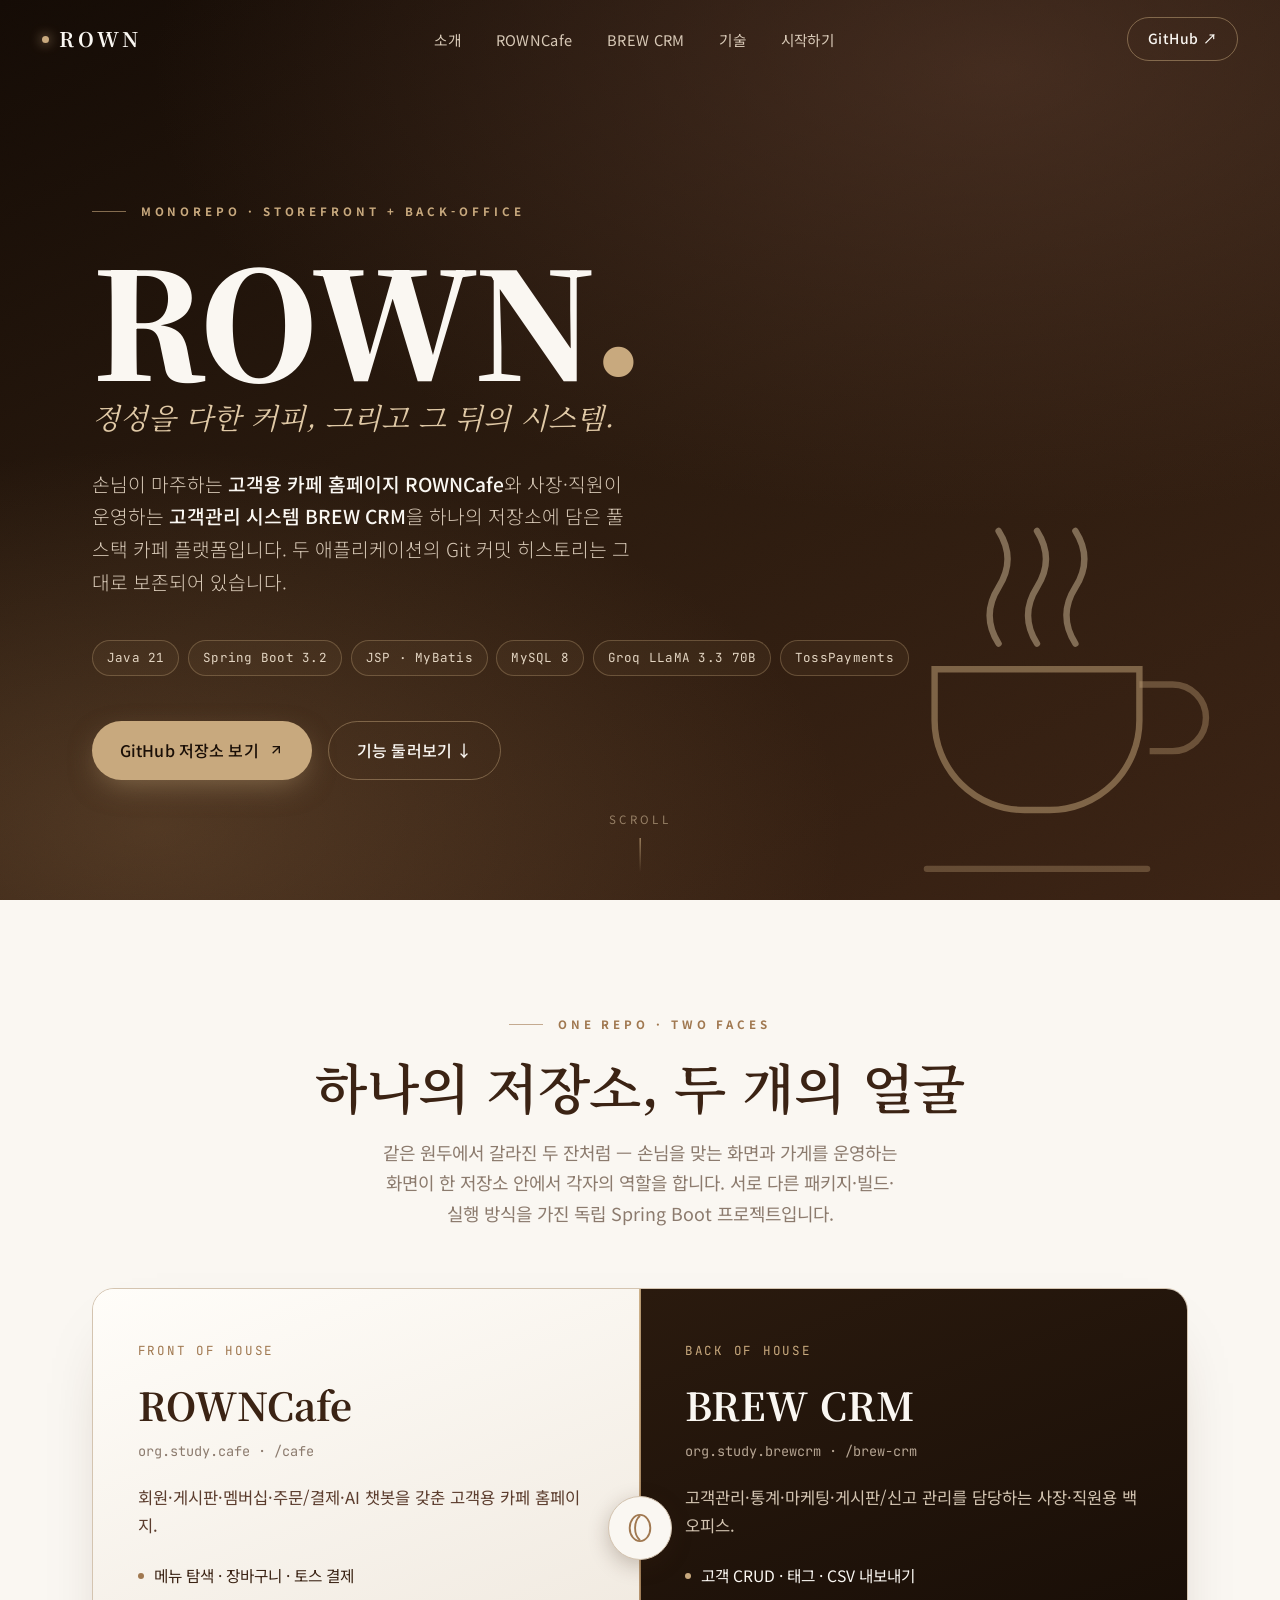
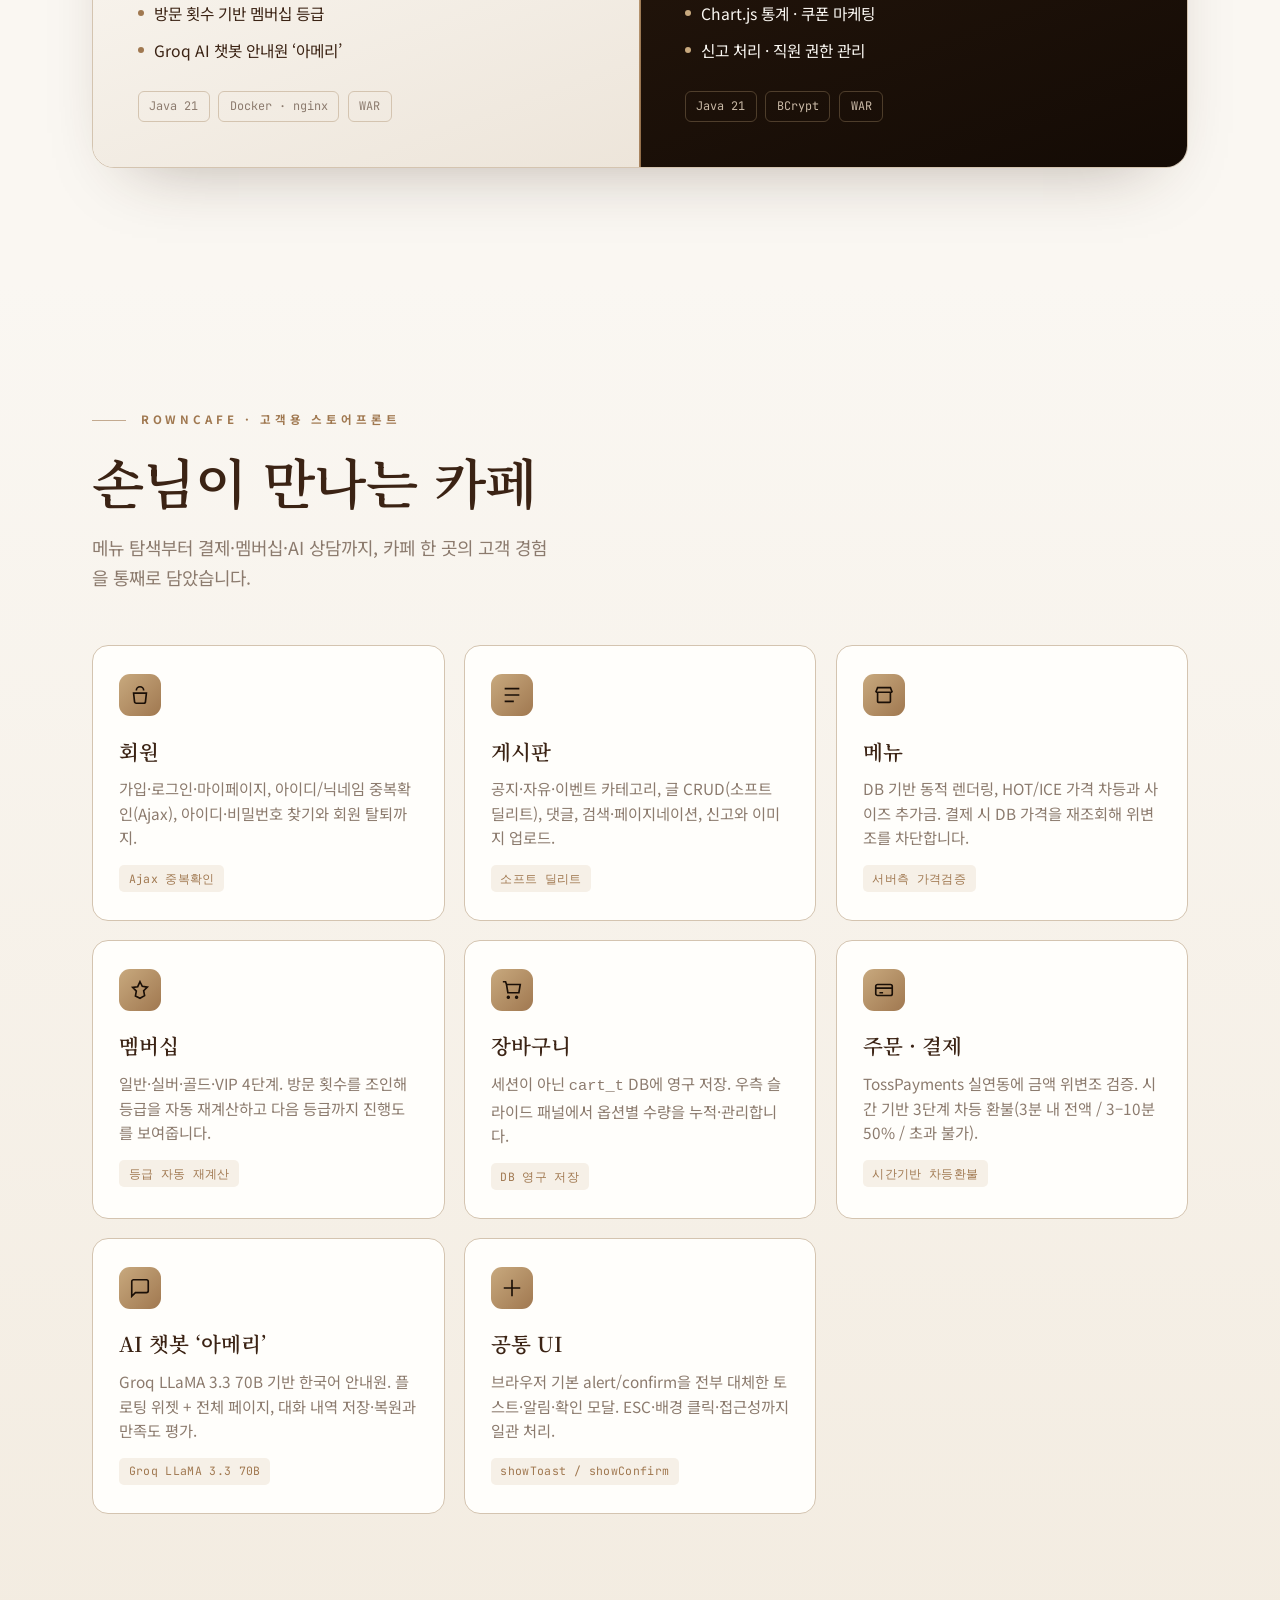
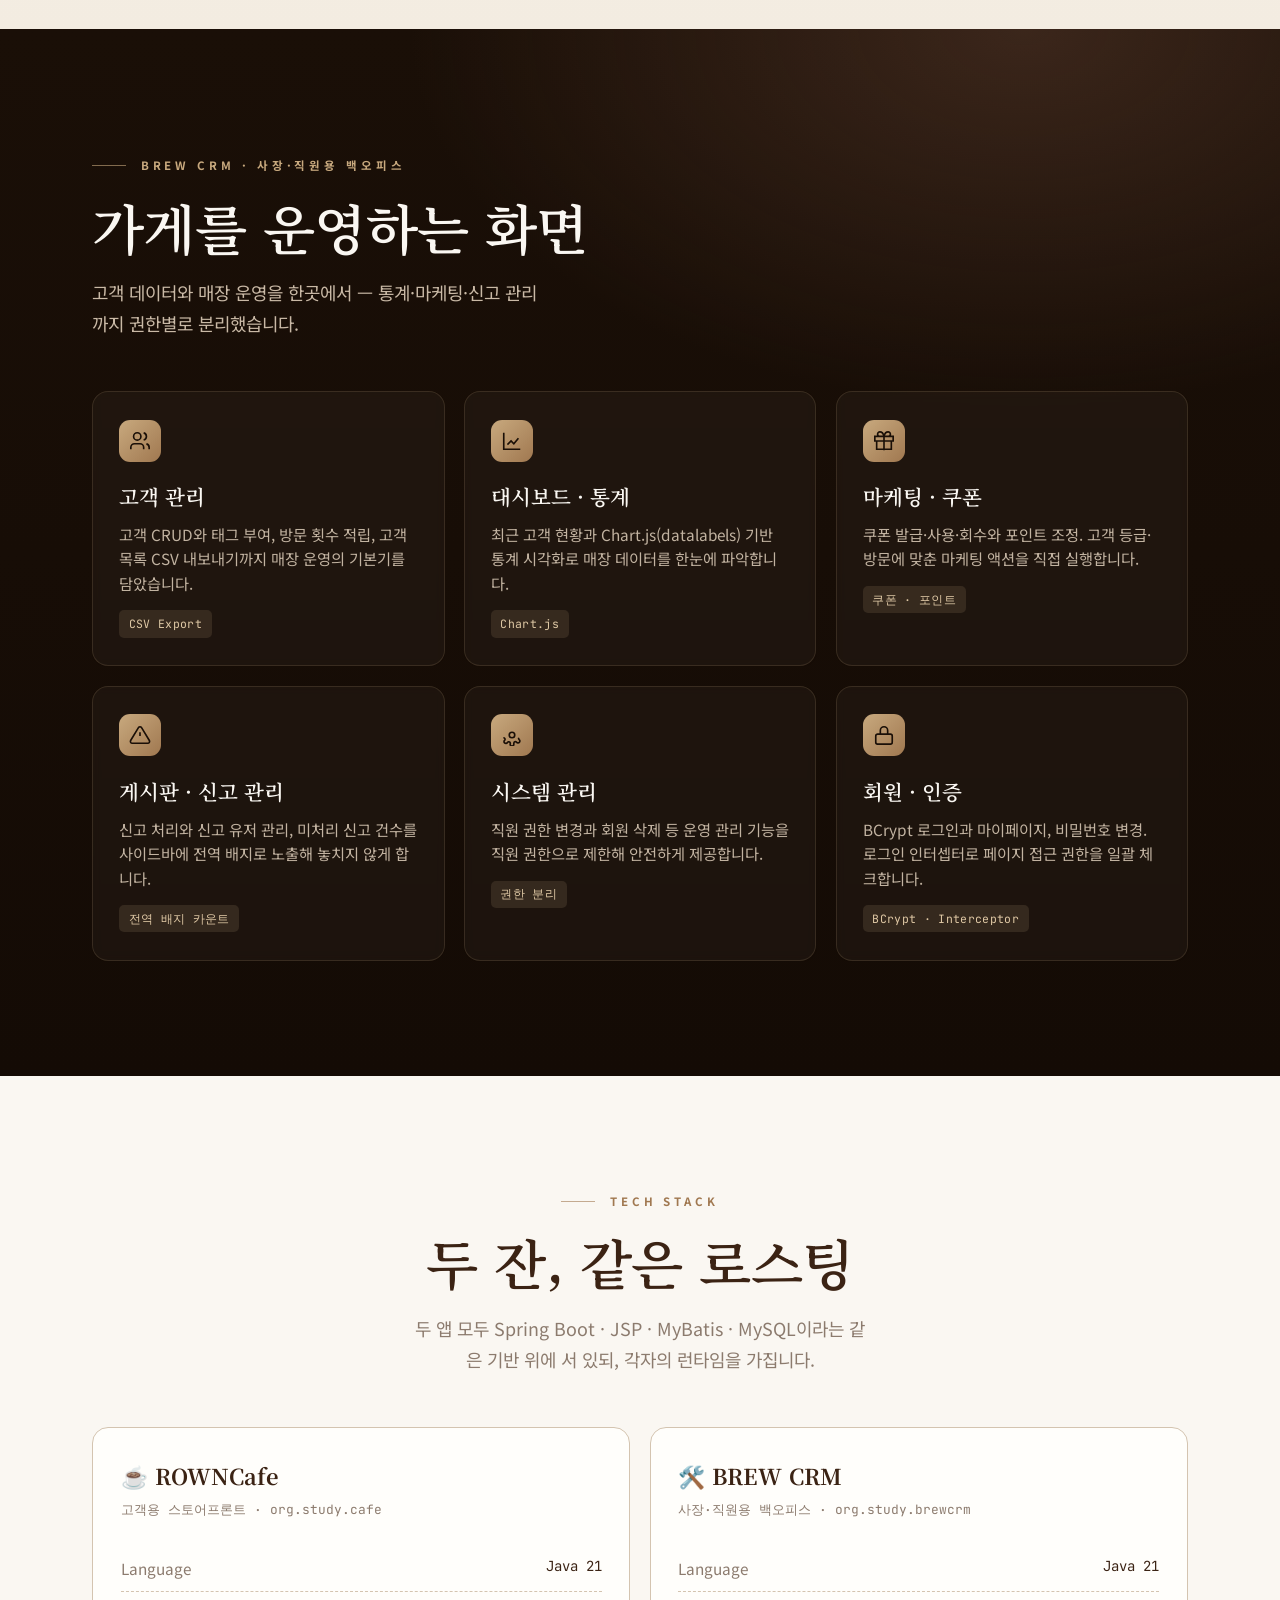
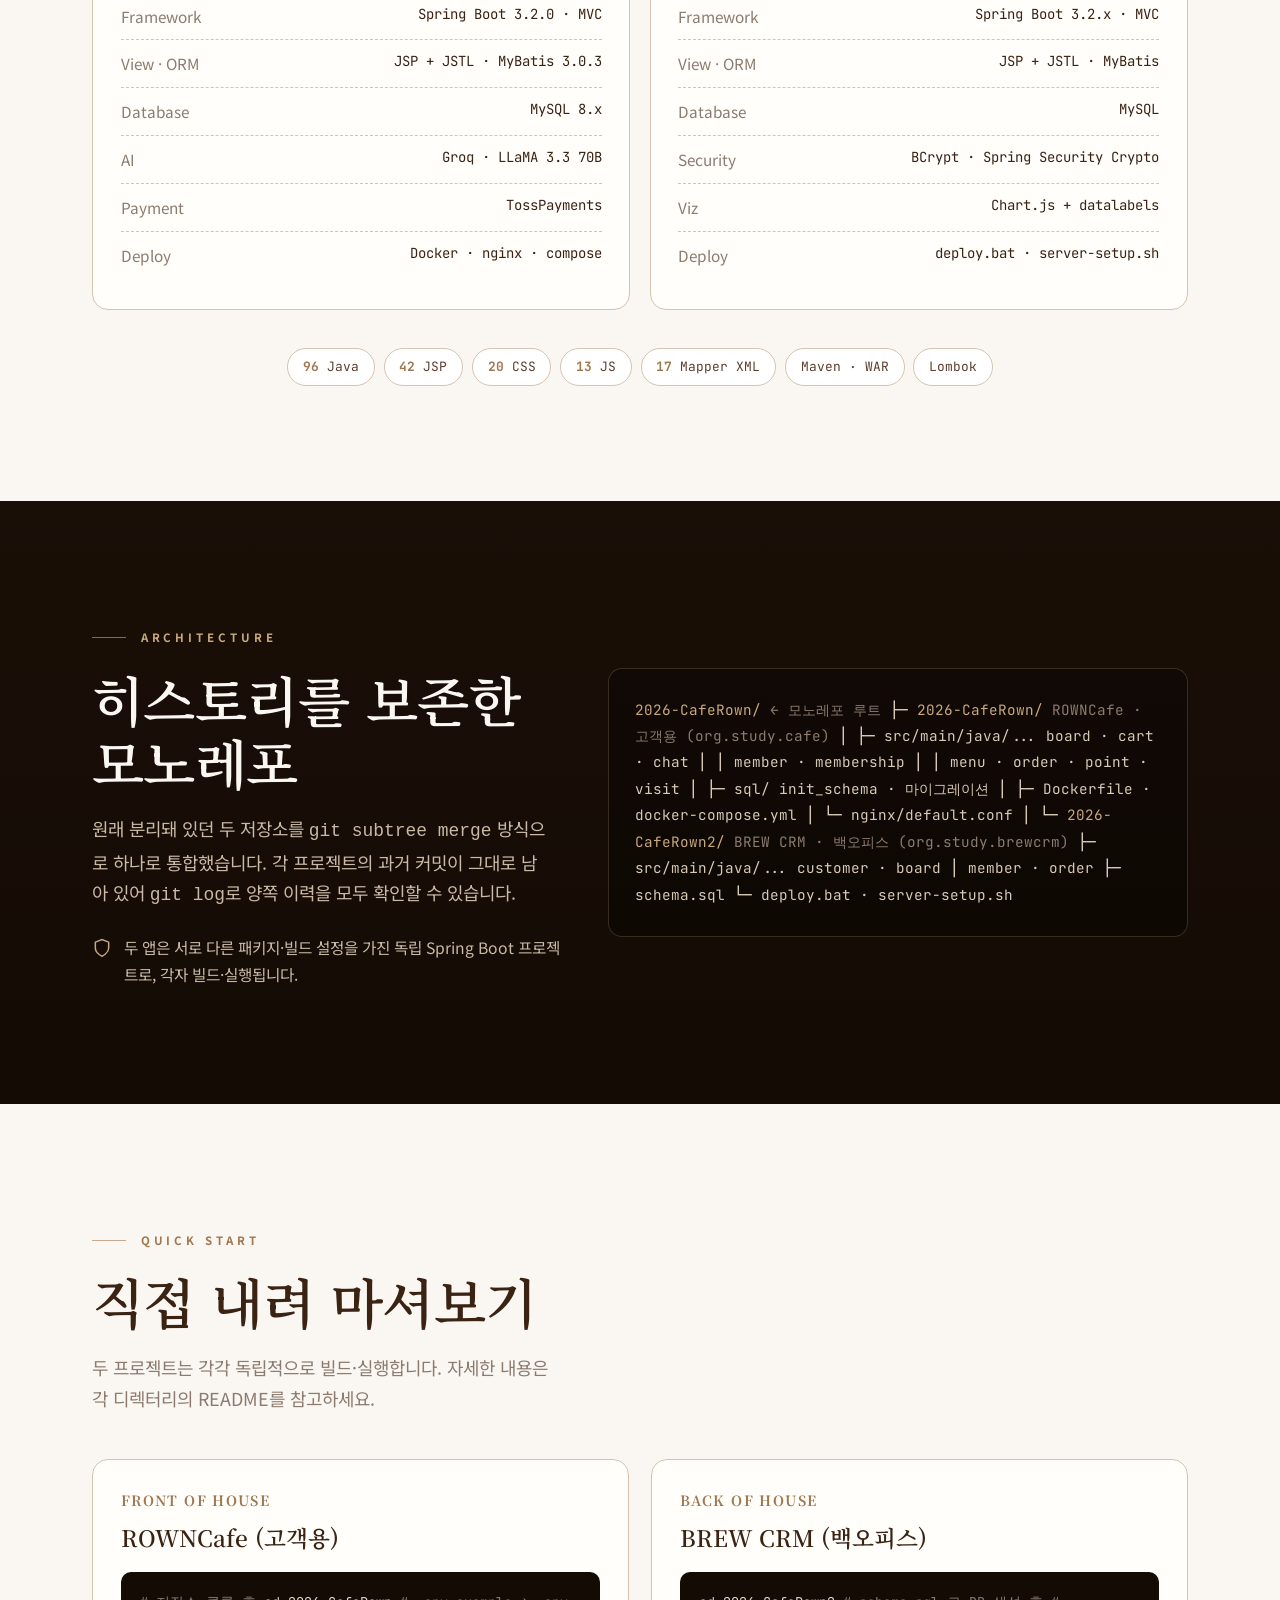
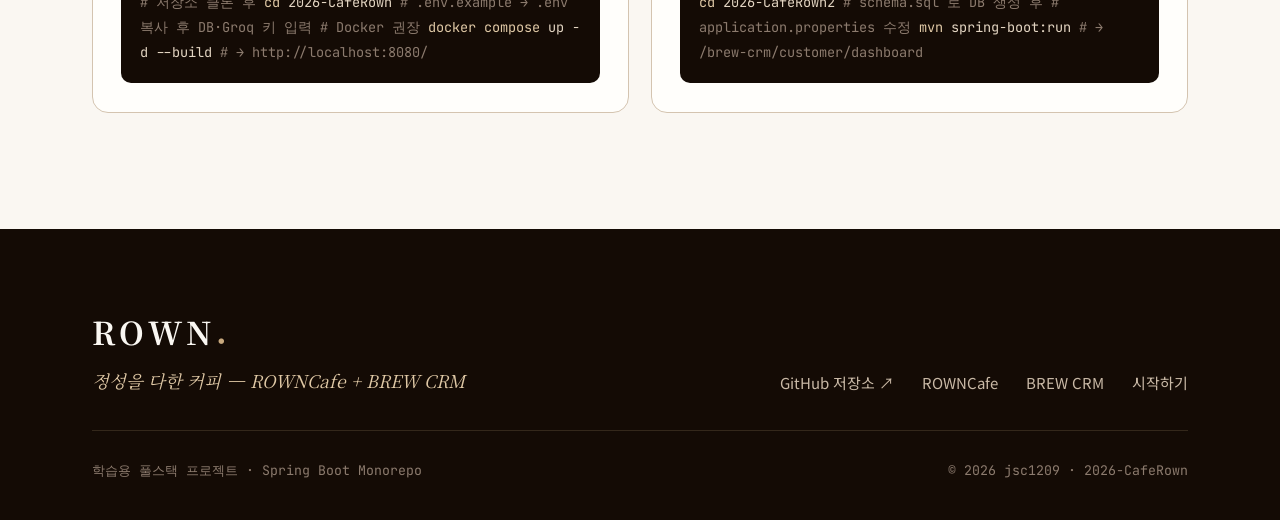
==== docs/index.html @ 6fd13482 "Add GitHub Pages showcase (docs/) and unify BREW CRM to Java 21 Co-Authored-By: Claude Opus 4.8 <nor" ====
<!DOCTYPE html>
<html lang="ko">
<head>
<meta charset="UTF-8" />
<meta name="viewport" content="width=device-width, initial-scale=1.0" />
<title>ROWN — 카페 플랫폼 · ROWNCafe + BREW CRM</title>
<meta name="description" content="고객용 카페 홈페이지 ROWNCafe와 사장·직원용 고객관리 시스템 BREW CRM을 하나의 저장소에 담은 풀스택 카페 플랫폼. Spring Boot · JSP · MyBatis · MySQL · Groq AI." />
<link rel="canonical" href="https://jsc1209.github.io/2026-CafeRown/" />
<meta property="og:type" content="website" />
<meta property="og:title" content="ROWN — 카페 플랫폼 (ROWNCafe + BREW CRM)" />
<meta property="og:description" content="하나의 저장소, 두 개의 얼굴 — 고객용 스토어프론트와 사장용 백오피스를 담은 풀스택 카페 플랫폼." />
<meta property="og:url" content="https://jsc1209.github.io/2026-CafeRown/" />
<link rel="preconnect" href="https://fonts.googleapis.com" />
<link rel="preconnect" href="https://fonts.gstatic.com" crossorigin />
<link href="https://fonts.googleapis.com/css2?family=Noto+Serif+KR:wght@400;500;600;700;900&family=Noto+Sans+KR:wght@300;400;500;700&family=JetBrains+Mono:wght@400;500&display=swap" rel="stylesheet" />
<style>
  :root{
    /* ── ROWN 브랜드 팔레트 (코드베이스에서 추출) ── */
    --espresso-950:#140B05;
    --espresso-900:#1A0F07;
    --espresso-800:#2A1A0E;
    --espresso-700:#3B2314;
    --espresso-600:#5C3D2E;
    --gold:#C8A97E;
    --gold-bright:#E0C9A6;
    --gold-deep:#A07850;
    --cream:#FAF7F2;
    --beige:#EDE5DA;
    --line:#D4C4B0;
    --muted:#8C7B6E;

    --serif:'Noto Serif KR',serif;
    --sans:'Noto Sans KR',sans-serif;
    --mono:'JetBrains Mono',ui-monospace,'SFMono-Regular',monospace;

    --maxw:1180px;
    --ease:cubic-bezier(.22,.61,.36,1);
  }

  *,*::before,*::after{box-sizing:border-box;margin:0;padding:0}
  html{font-size:clamp(15px,.55vw + .65rem,18px);scroll-behavior:smooth;-webkit-text-size-adjust:100%}
  body{
    font-family:var(--sans);
    background:var(--cream);
    color:var(--espresso-700);
    line-height:1.7;
    overflow-x:hidden;
    -webkit-font-smoothing:antialiased;
  }
  img,svg{display:block;max-width:100%}
  a{color:inherit;text-decoration:none}
  ::selection{background:var(--gold);color:var(--espresso-900)}

  .wrap{max-width:var(--maxw);margin-inline:auto;padding-inline:clamp(1.2rem,4vw,2.4rem)}

  .eyebrow{
    font-size:.66rem;letter-spacing:.34em;text-transform:uppercase;font-weight:700;
    display:inline-flex;align-items:center;gap:.85rem;color:var(--gold-deep);
  }
  .eyebrow::before{content:"";width:34px;height:1px;background:currentColor;opacity:.6}
  .eyebrow.on-dark{color:var(--gold)}

  h2.section-title{
    font-family:var(--serif);font-weight:600;line-height:1.18;
    font-size:clamp(1.9rem,4.4vw,3.1rem);letter-spacing:-.01em;
    margin:1.1rem 0 1.1rem;
  }
  .section-lead{font-size:clamp(1rem,1.4vw,1.12rem);color:var(--muted);max-width:46ch}
  .on-dark .section-lead{color:#C9B9A6}

  /* ───────────────────────── NAV ───────────────────────── */
  .nav{
    position:fixed;inset:0 0 auto 0;z-index:50;
    display:flex;align-items:center;justify-content:space-between;
    padding:1rem clamp(1.2rem,4vw,2.4rem);
    transition:background .4s var(--ease),backdrop-filter .4s,border-color .4s,padding .4s;
    border-bottom:1px solid transparent;
  }
  .nav.scrolled{
    background:rgba(20,11,5,.82);backdrop-filter:blur(14px) saturate(140%);
    border-bottom-color:rgba(200,169,126,.18);padding-block:.7rem;
  }
  .brand{display:flex;align-items:center;gap:.6rem;font-family:var(--serif);font-weight:700;
    font-size:1.15rem;letter-spacing:.16em;color:var(--cream)}
  .brand .dot{width:7px;height:7px;border-radius:50%;background:var(--gold);box-shadow:0 0 12px var(--gold)}
  .nav-links{display:flex;align-items:center;gap:2rem;list-style:none}
  .nav-links a{font-size:.84rem;color:#D8C9B7;letter-spacing:.02em;transition:color .25s}
  .nav-links a:hover{color:var(--gold-bright)}
  .nav-cta{
    font-size:.8rem;font-weight:500;letter-spacing:.04em;
    padding:.5rem 1.1rem;border:1px solid rgba(200,169,126,.5);border-radius:999px;
    color:var(--cream);transition:background .25s,border-color .25s,color .25s;
  }
  .nav-cta:hover{background:var(--gold);border-color:var(--gold);color:var(--espresso-900)}
  .nav-burger{display:none;background:none;border:0;color:var(--cream);font-size:1.4rem;line-height:1}
  @media(max-width:820px){
    .nav-links{display:none}
    .nav-burger{display:block}
  }

  /* ───────────────────────── HERO ───────────────────────── */
  .hero{
    position:relative;min-height:100svh;display:flex;align-items:center;
    background:
      radial-gradient(120% 90% at 78% 8%,rgba(92,61,46,.55) 0%,transparent 55%),
      radial-gradient(90% 70% at 12% 92%,rgba(160,120,80,.30) 0%,transparent 60%),
      linear-gradient(155deg,var(--espresso-950) 0%,var(--espresso-800) 48%,var(--espresso-700) 100%);
    overflow:hidden;
  }
  /* 필름 그레인 */
  .hero::after{
    content:"";position:absolute;inset:0;pointer-events:none;opacity:.05;mix-blend-mode:overlay;
    background-image:url("data:image/svg+xml,%3Csvg xmlns='http://www.w3.org/2000/svg' width='160' height='160'%3E%3Cfilter id='n'%3E%3CfeTurbulence type='fractalNoise' baseFrequency='.9' numOctaves='2'/%3E%3C/filter%3E%3Crect width='100%25' height='100%25' filter='url(%23n)'/%3E%3C/svg%3E");
  }
  .hero-inner{position:relative;z-index:2;width:100%;padding-block:8rem 4rem}
  .hero h1{
    font-family:var(--serif);font-weight:900;color:var(--cream);
    font-size:clamp(3.6rem,13vw,8.5rem);line-height:.92;letter-spacing:-.02em;
    margin:1.6rem 0 .4rem;
  }
  .hero h1 .accent{color:var(--gold);position:relative}
  .hero .tagline{
    font-family:var(--serif);font-weight:400;font-style:italic;
    font-size:clamp(1.1rem,2.6vw,1.65rem);color:var(--gold-bright);margin-bottom:1.5rem;
  }
  .hero p.lede{
    max-width:54ch;color:#D8C9B7;font-size:clamp(1rem,1.5vw,1.12rem);font-weight:300;
    margin-bottom:2.4rem;
  }
  .hero p.lede strong{color:var(--cream);font-weight:500}
  .hero-meta{display:flex;flex-wrap:wrap;gap:.5rem;margin-bottom:2.6rem}
  .chip{
    font-family:var(--mono);font-size:.72rem;letter-spacing:.02em;
    padding:.35rem .8rem;border:1px solid rgba(200,169,126,.32);border-radius:999px;
    color:#E3D5C2;background:rgba(200,169,126,.06);
  }
  .hero-cta{display:flex;flex-wrap:wrap;gap:.9rem}
  .btn{
    display:inline-flex;align-items:center;gap:.55rem;font-weight:500;font-size:.92rem;
    padding:.85rem 1.6rem;border-radius:999px;letter-spacing:.01em;
    transition:transform .25s var(--ease),box-shadow .25s,background .25s,color .25s;
  }
  .btn-primary{background:var(--gold);color:var(--espresso-900);box-shadow:0 10px 30px -8px rgba(200,169,126,.5)}
  .btn-primary:hover{transform:translateY(-2px);box-shadow:0 16px 38px -8px rgba(200,169,126,.65);background:var(--gold-bright)}
  .btn-ghost{border:1px solid rgba(200,169,126,.45);color:var(--cream)}
  .btn-ghost:hover{transform:translateY(-2px);background:rgba(200,169,126,.12)}

  /* 김(steam) + 컵 시그니처 */
  .steam-cup{position:absolute;right:clamp(-40px,4vw,80px);bottom:0;z-index:1;opacity:.9;
    width:clamp(220px,30vw,420px)}
  .steam{transform-origin:bottom center}
  .steam path{stroke:rgba(224,201,166,.5);stroke-width:5;fill:none;stroke-linecap:round}
  .s1{animation:rise 4.6s var(--ease) infinite}
  .s2{animation:rise 5.4s var(--ease) infinite .8s}
  .s3{animation:rise 6.0s var(--ease) infinite 1.6s}
  @keyframes rise{
    0%{opacity:0;transform:translateY(14px) scaleY(.85)}
    25%{opacity:.7}
    70%{opacity:.35}
    100%{opacity:0;transform:translateY(-26px) scaleY(1.15)}
  }
  @media(max-width:720px){.steam-cup{opacity:.22;right:-30px}}

  .scroll-cue{position:absolute;left:50%;bottom:1.6rem;transform:translateX(-50%);z-index:2;
    color:rgba(224,201,166,.55);font-size:.66rem;letter-spacing:.3em;text-transform:uppercase;
    display:flex;flex-direction:column;align-items:center;gap:.5rem}
  .scroll-cue .bar{width:1px;height:34px;background:linear-gradient(var(--gold),transparent);
    animation:cue 2.2s ease-in-out infinite}
  @keyframes cue{0%,100%{transform:scaleY(.4);opacity:.4}50%{transform:scaleY(1);opacity:1}}

  /* ──────────────── 시그니처: 두 개의 얼굴 ──────────────── */
  .duality{background:var(--cream);padding:clamp(4.5rem,9vw,7.5rem) 0;position:relative}
  .duality-head{text-align:center;display:flex;flex-direction:column;align-items:center;margin-bottom:3.4rem}
  .duality-head .section-lead{text-align:center;max-width:52ch}
  .split{
    position:relative;display:grid;grid-template-columns:1fr 1fr;
    border:1px solid var(--line);border-radius:22px;overflow:hidden;
    box-shadow:0 30px 70px -40px rgba(58,35,20,.4);
  }
  .face{padding:clamp(1.8rem,3.5vw,3rem)}
  .face-front{background:linear-gradient(160deg,#FFFDF9 0%,var(--beige) 100%)}
  .face-back{background:linear-gradient(160deg,var(--espresso-800) 0%,var(--espresso-950) 100%);color:var(--cream)}
  .face .role{font-family:var(--mono);font-size:.72rem;letter-spacing:.14em;text-transform:uppercase;color:var(--gold-deep)}
  .face-back .role{color:var(--gold)}
  .face h3{font-family:var(--serif);font-weight:700;font-size:clamp(1.6rem,3.2vw,2.2rem);margin:.5rem 0 .2rem}
  .face .ctx{font-family:var(--mono);font-size:.78rem;color:var(--muted);margin-bottom:1.1rem}
  .face-back .ctx{color:#B6A593}
  .face p.desc{font-size:.95rem;margin-bottom:1.4rem;color:var(--espresso-600)}
  .face-back p.desc{color:#D2C3B0}
  .mini{list-style:none;display:flex;flex-direction:column;gap:.6rem}
  .mini li{display:flex;align-items:flex-start;gap:.6rem;font-size:.9rem}
  .mini li::before{content:"";flex:0 0 auto;width:6px;height:6px;margin-top:.55rem;border-radius:50%;
    background:var(--gold-deep)}
  .face-back .mini li::before{background:var(--gold)}
  .face .specs{margin-top:1.5rem;display:flex;gap:.5rem;flex-wrap:wrap}
  .face .specs span{font-family:var(--mono);font-size:.68rem;padding:.28rem .6rem;border-radius:6px;
    border:1px solid var(--line);color:var(--muted)}
  .face-back .specs span{border-color:rgba(200,169,126,.3);color:#C9B9A6}

  /* 가운데 솔기 + 원두 */
  .seam{position:absolute;top:0;bottom:0;left:50%;width:2px;transform:translateX(-50%);
    background:linear-gradient(var(--gold),var(--gold-deep));opacity:.9;z-index:3}
  .bean{position:absolute;top:50%;left:50%;transform:translate(-50%,-50%);z-index:4;
    width:64px;height:64px;border-radius:50%;background:var(--cream);
    display:grid;place-items:center;box-shadow:0 6px 20px rgba(58,35,20,.25);border:1px solid var(--line)}
  @media(max-width:760px){
    .split{grid-template-columns:1fr}
    .seam{left:0;right:0;top:50%;bottom:auto;width:auto;height:2px;transform:translateY(-50%);
      background:linear-gradient(90deg,var(--gold),var(--gold-deep))}
  }

  /* ──────────────── 기능 섹션 (공통) ──────────────── */
  .features{padding:clamp(4.5rem,9vw,7rem) 0}
  .feat-front{background:linear-gradient(180deg,var(--cream),#F3ECE1)}
  .feat-back{background:
    radial-gradient(80% 60% at 80% 0%,rgba(92,61,46,.5),transparent 60%),
    linear-gradient(180deg,var(--espresso-900),var(--espresso-950));color:var(--cream)}
  .feat-back.on-dark .section-title{color:var(--cream)}
  .feat-head{margin-bottom:3rem;max-width:62ch}
  .grid{display:grid;grid-template-columns:repeat(auto-fill,minmax(260px,1fr));gap:1.1rem}
  .card{
    position:relative;padding:1.6rem 1.5rem;border-radius:16px;overflow:hidden;
    transition:transform .35s var(--ease),box-shadow .35s,border-color .35s;
  }
  .feat-front .card{background:#FFFEFB;border:1px solid var(--line)}
  .feat-front .card:hover{transform:translateY(-5px);box-shadow:0 20px 40px -22px rgba(58,35,20,.45);border-color:var(--gold)}
  .feat-back .card{background:rgba(255,255,255,.035);border:1px solid rgba(200,169,126,.16);backdrop-filter:blur(4px)}
  .feat-back .card:hover{transform:translateY(-5px);border-color:rgba(200,169,126,.5);background:rgba(255,255,255,.06)}
  .card .ico{width:42px;height:42px;border-radius:11px;display:grid;place-items:center;margin-bottom:1rem;
    background:linear-gradient(135deg,var(--gold),var(--gold-deep))}
  .card .ico svg{width:22px;height:22px;stroke:var(--espresso-900);stroke-width:1.8;fill:none}
  .card h4{font-family:var(--serif);font-weight:600;font-size:1.18rem;margin-bottom:.45rem}
  .feat-back .card h4{color:var(--cream)}
  .card p{font-size:.88rem;color:var(--muted);line-height:1.6}
  .feat-back .card p{color:#C2B3A1}
  .card .tag{display:inline-block;margin-top:.85rem;font-family:var(--mono);font-size:.66rem;
    letter-spacing:.03em;padding:.22rem .55rem;border-radius:5px;
    background:rgba(200,169,126,.16);color:var(--gold-deep)}
  .feat-back .card .tag{background:rgba(200,169,126,.14);color:var(--gold-bright)}

  /* ──────────────── 기술 스택 ──────────────── */
  .tech{background:var(--cream);padding:clamp(4.5rem,9vw,7rem) 0}
  .tech-head{text-align:center;display:flex;flex-direction:column;align-items:center;margin-bottom:3rem}
  .tech-head .section-lead{text-align:center}
  .stack-grid{display:grid;grid-template-columns:1fr 1fr;gap:1.1rem;margin-bottom:2.2rem}
  .stack-col{border:1px solid var(--line);border-radius:16px;padding:1.7rem 1.6rem;background:#FFFEFB}
  .stack-col h4{font-family:var(--serif);font-weight:700;font-size:1.25rem;display:flex;align-items:center;gap:.6rem;margin-bottom:.3rem}
  .stack-col .sub{font-family:var(--mono);font-size:.74rem;color:var(--muted);margin-bottom:1.3rem}
  .kv{display:flex;justify-content:space-between;gap:1rem;padding:.6rem 0;border-bottom:1px dashed var(--line);font-size:.88rem}
  .kv:last-child{border-bottom:0}
  .kv .k{color:var(--muted)}
  .kv .v{font-family:var(--mono);font-size:.8rem;color:var(--espresso-700);text-align:right}
  .badges{display:flex;flex-wrap:wrap;gap:.5rem;justify-content:center}
  .badge{font-family:var(--mono);font-size:.74rem;padding:.4rem .85rem;border-radius:999px;
    border:1px solid var(--line);background:#fff;color:var(--espresso-600)}
  .badge b{color:var(--gold-deep)}
  @media(max-width:680px){.stack-grid{grid-template-columns:1fr}}

  /* ──────────────── 아키텍처 ──────────────── */
  .arch{background:linear-gradient(180deg,var(--espresso-900),var(--espresso-950));color:var(--cream);
    padding:clamp(4.5rem,9vw,7rem) 0}
  .arch .grid2{display:grid;grid-template-columns:.9fr 1.1fr;gap:2.4rem;align-items:center}
  .arch .section-lead{color:#C9B9A6}
  .tree{background:rgba(0,0,0,.32);border:1px solid rgba(200,169,126,.22);border-radius:14px;
    padding:1.6rem 1.5rem;font-family:var(--mono);font-size:.82rem;line-height:1.85;color:#D8C9B7;overflow-x:auto}
  .tree .c{color:var(--gold)}
  .tree .m{color:var(--muted)}
  .note{margin-top:1.4rem;display:flex;gap:.7rem;align-items:flex-start;font-size:.9rem;color:#C9B9A6}
  .note svg{flex:0 0 auto;width:20px;height:20px;stroke:var(--gold);stroke-width:1.8;fill:none;margin-top:.15rem}
  @media(max-width:820px){.arch .grid2{grid-template-columns:1fr;gap:1.8rem}}

  /* ──────────────── 시작하기 ──────────────── */
  .start{background:var(--cream);padding:clamp(4.5rem,9vw,7rem) 0}
  .start-head{margin-bottom:2.6rem}
  .steps{display:grid;grid-template-columns:1fr 1fr;gap:1.3rem}
  .step{border:1px solid var(--line);border-radius:16px;padding:1.7rem 1.6rem;background:#FFFEFB}
  .step .n{font-family:var(--serif);font-weight:700;font-size:.8rem;color:var(--gold-deep);
    letter-spacing:.1em;text-transform:uppercase;margin-bottom:.3rem}
  .step h4{font-family:var(--serif);font-weight:600;font-size:1.3rem;margin-bottom:.9rem}
  .code{background:var(--espresso-950);border-radius:10px;padding:1rem 1.1rem;font-family:var(--mono);
    font-size:.78rem;line-height:1.85;color:#E3D5C2;overflow-x:auto}
  .code .cm{color:var(--muted)}
  .code .cmd{color:var(--gold-bright)}
  @media(max-width:680px){.steps{grid-template-columns:1fr}}

  /* ──────────────── 푸터 ──────────────── */
  .footer{background:var(--espresso-950);color:#C9B9A6;padding:clamp(3rem,6vw,4.5rem) 0 2.4rem}
  .footer .top{display:flex;justify-content:space-between;align-items:flex-end;flex-wrap:wrap;gap:1.5rem;
    padding-bottom:2rem;border-bottom:1px solid rgba(200,169,126,.18)}
  .footer .fbrand{font-family:var(--serif);font-weight:700;font-size:1.8rem;letter-spacing:.14em;color:var(--cream)}
  .footer .fbrand span{color:var(--gold)}
  .footer .ftag{font-family:var(--serif);font-style:italic;color:var(--gold-bright);margin-top:.4rem}
  .footer .flinks{display:flex;gap:1.6rem;flex-wrap:wrap}
  .footer .flinks a{font-size:.86rem;transition:color .25s}
  .footer .flinks a:hover{color:var(--gold-bright)}
  .footer .bottom{padding-top:1.6rem;display:flex;justify-content:space-between;flex-wrap:wrap;gap:.6rem;
    font-size:.76rem;color:var(--muted);font-family:var(--mono)}

  /* ──────────────── 스크롤 리빌 ──────────────── */
  .reveal{opacity:0;transform:translateY(26px);transition:opacity .8s var(--ease),transform .8s var(--ease)}
  .reveal.in{opacity:1;transform:none}

  @media(prefers-reduced-motion:reduce){
    *{animation:none!important;transition:none!important;scroll-behavior:auto!important}
    .reveal{opacity:1;transform:none}
  }
  :focus-visible{outline:2px solid var(--gold);outline-offset:3px;border-radius:4px}
</style>
</head>
<body>

<!-- ═══════════════ NAV ═══════════════ -->
<nav class="nav" id="nav">
  <a class="brand" href="#top"><span class="dot"></span>ROWN</a>
  <ul class="nav-links">
    <li><a href="#duality">소개</a></li>
    <li><a href="#rowncafe">ROWNCafe</a></li>
    <li><a href="#brewcrm">BREW CRM</a></li>
    <li><a href="#tech">기술</a></li>
    <li><a href="#start">시작하기</a></li>
  </ul>
  <a class="nav-cta" href="https://github.com/jsc1209/2026-CafeRown" target="_blank" rel="noopener">GitHub ↗</a>
  <button class="nav-burger" aria-label="메뉴" onclick="document.querySelector('.nav-links').scrollIntoView()">☰</button>
</nav>

<!-- ═══════════════ HERO ═══════════════ -->
<header class="hero" id="top">
  <svg class="steam-cup" viewBox="0 0 300 320" aria-hidden="true">
    <g class="steam">
      <path class="s1" d="M120 120 q-14 -22 0 -44 q14 -22 0 -44"/>
      <path class="s2" d="M150 120 q-14 -22 0 -44 q14 -22 0 -44"/>
      <path class="s3" d="M180 120 q-14 -22 0 -44 q14 -22 0 -44"/>
    </g>
    <!-- cup -->
    <path d="M70 140 h160 v40 a70 70 0 0 1 -70 70 h-20 a70 70 0 0 1 -70 -70 z"
          fill="none" stroke="rgba(200,169,126,.55)" stroke-width="5"/>
    <path d="M230 152 h26 a26 26 0 0 1 0 52 h-18" fill="none" stroke="rgba(200,169,126,.4)" stroke-width="5"/>
    <path d="M64 296 h172" stroke="rgba(200,169,126,.35)" stroke-width="5" stroke-linecap="round"/>
  </svg>

  <div class="wrap hero-inner reveal in">
    <span class="eyebrow on-dark">Monorepo · Storefront + Back-office</span>
    <h1>ROWN<span class="accent">.</span></h1>
    <p class="tagline">정성을 다한 커피, 그리고 그 뒤의 시스템.</p>
    <p class="lede">
      손님이 마주하는 <strong>고객용 카페 홈페이지 ROWNCafe</strong>와
      사장·직원이 운영하는 <strong>고객관리 시스템 BREW CRM</strong>을
      하나의 저장소에 담은 풀스택 카페 플랫폼입니다.
      두 애플리케이션의 Git 커밋 히스토리는 그대로 보존되어 있습니다.
    </p>
    <div class="hero-meta">
      <span class="chip">Java 21</span>
      <span class="chip">Spring Boot 3.2</span>
      <span class="chip">JSP · MyBatis</span>
      <span class="chip">MySQL 8</span>
      <span class="chip">Groq LLaMA 3.3 70B</span>
      <span class="chip">TossPayments</span>
    </div>
    <div class="hero-cta">
      <a class="btn btn-primary" href="https://github.com/jsc1209/2026-CafeRown" target="_blank" rel="noopener">
        GitHub 저장소 보기
        <svg width="16" height="16" viewBox="0 0 24 24" fill="none" stroke="currentColor" stroke-width="2"><path d="M7 17 17 7M7 7h10v10"/></svg>
      </a>
      <a class="btn btn-ghost" href="#duality">기능 둘러보기 ↓</a>
    </div>
  </div>

  <div class="scroll-cue"><span>Scroll</span><span class="bar"></span></div>
</header>

<!-- ═══════════════ 시그니처: 두 개의 얼굴 ═══════════════ -->
<section class="duality" id="duality">
  <div class="wrap">
    <div class="duality-head reveal">
      <span class="eyebrow">One Repo · Two Faces</span>
      <h2 class="section-title">하나의 저장소, 두 개의 얼굴</h2>
      <p class="section-lead">
        같은 원두에서 갈라진 두 잔처럼 — 손님을 맞는 화면과 가게를 운영하는 화면이
        한 저장소 안에서 각자의 역할을 합니다. 서로 다른 패키지·빌드·실행 방식을 가진
        독립 Spring Boot 프로젝트입니다.
      </p>
    </div>

    <div class="split reveal">
      <div class="face face-front">
        <span class="role">Front of House</span>
        <h3>ROWNCafe</h3>
        <p class="ctx">org.study.cafe · /cafe</p>
        <p class="desc">회원·게시판·멤버십·주문/결제·AI 챗봇을 갖춘 고객용 카페 홈페이지.</p>
        <ul class="mini">
          <li>메뉴 탐색 · 장바구니 · 토스 결제</li>
          <li>방문 횟수 기반 멤버십 등급</li>
          <li>Groq AI 챗봇 안내원 ‘아메리’</li>
        </ul>
        <div class="specs"><span>Java 21</span><span>Docker · nginx</span><span>WAR</span></div>
      </div>

      <div class="face face-back">
        <span class="role">Back of House</span>
        <h3>BREW CRM</h3>
        <p class="ctx">org.study.brewcrm · /brew-crm</p>
        <p class="desc">고객관리·통계·마케팅·게시판/신고 관리를 담당하는 사장·직원용 백오피스.</p>
        <ul class="mini">
          <li>고객 CRUD · 태그 · CSV 내보내기</li>
          <li>Chart.js 통계 · 쿠폰 마케팅</li>
          <li>신고 처리 · 직원 권한 관리</li>
        </ul>
        <div class="specs"><span>Java 21</span><span>BCrypt</span><span>WAR</span></div>
      </div>

      <div class="seam"></div>
      <div class="bean" aria-hidden="true">
        <svg width="30" height="30" viewBox="0 0 32 32" fill="none">
          <ellipse cx="16" cy="16" rx="11" ry="14" stroke="#A07850" stroke-width="2"/>
          <path d="M16 3 C9 9 9 23 16 29" stroke="#A07850" stroke-width="2" fill="none"/>
        </svg>
      </div>
    </div>
  </div>
</section>

<!-- ═══════════════ ROWNCafe 기능 ═══════════════ -->
<section class="features feat-front" id="rowncafe">
  <div class="wrap">
    <div class="feat-head reveal">
      <span class="eyebrow">ROWNCafe · 고객용 스토어프론트</span>
      <h2 class="section-title">손님이 만나는 카페</h2>
      <p class="section-lead">메뉴 탐색부터 결제·멤버십·AI 상담까지, 카페 한 곳의 고객 경험을 통째로 담았습니다.</p>
    </div>

    <div class="grid">
      <div class="card reveal">
        <div class="ico"><svg viewBox="0 0 24 24"><path d="M16 7a4 4 0 1 0-8 0M5 10h14l-1 9a2 2 0 0 1-2 2H8a2 2 0 0 1-2-2z"/></svg></div>
        <h4>회원</h4>
        <p>가입·로그인·마이페이지, 아이디/닉네임 중복확인(Ajax), 아이디·비밀번호 찾기와 회원 탈퇴까지.</p>
        <span class="tag">Ajax 중복확인</span>
      </div>
      <div class="card reveal">
        <div class="ico"><svg viewBox="0 0 24 24"><path d="M4 5h16M4 12h16M4 19h10"/></svg></div>
        <h4>게시판</h4>
        <p>공지·자유·이벤트 카테고리, 글 CRUD(소프트 딜리트), 댓글, 검색·페이지네이션, 신고와 이미지 업로드.</p>
        <span class="tag">소프트 딜리트</span>
      </div>
      <div class="card reveal">
        <div class="ico"><svg viewBox="0 0 24 24"><path d="M3 9h18M3 9l2-5h14l2 5M5 9v10a1 1 0 0 0 1 1h12a1 1 0 0 0 1-1V9"/></svg></div>
        <h4>메뉴</h4>
        <p>DB 기반 동적 렌더링, HOT/ICE 가격 차등과 사이즈 추가금. 결제 시 DB 가격을 재조회해 위변조를 차단합니다.</p>
        <span class="tag">서버측 가격검증</span>
      </div>
      <div class="card reveal">
        <div class="ico"><svg viewBox="0 0 24 24"><path d="M12 3l2.5 5 5.5.8-4 4 1 5.4L12 21l-5-2.4 1-5.4-4-4 5.5-.8z"/></svg></div>
        <h4>멤버십</h4>
        <p>일반·실버·골드·VIP 4단계. 방문 횟수를 조인해 등급을 자동 재계산하고 다음 등급까지 진행도를 보여줍니다.</p>
        <span class="tag">등급 자동 재계산</span>
      </div>
      <div class="card reveal">
        <div class="ico"><svg viewBox="0 0 24 24"><path d="M6 6h15l-1.5 9h-12zM6 6 5 3H2M9 20a1 1 0 1 0 0 .01M18 20a1 1 0 1 0 0 .01"/></svg></div>
        <h4>장바구니</h4>
        <p>세션이 아닌 <code>cart_t</code> DB에 영구 저장. 우측 슬라이드 패널에서 옵션별 수량을 누적·관리합니다.</p>
        <span class="tag">DB 영구 저장</span>
      </div>
      <div class="card reveal">
        <div class="ico"><svg viewBox="0 0 24 24"><path d="M3 10h18M7 15h4M5 6h14a2 2 0 0 1 2 2v8a2 2 0 0 1-2 2H5a2 2 0 0 1-2-2V8a2 2 0 0 1 2-2z"/></svg></div>
        <h4>주문 · 결제</h4>
        <p>TossPayments 실연동에 금액 위변조 검증. 시간 기반 3단계 차등 환불(3분 내 전액 / 3–10분 50% / 초과 불가).</p>
        <span class="tag">시간기반 차등환불</span>
      </div>
      <div class="card reveal">
        <div class="ico"><svg viewBox="0 0 24 24"><path d="M21 15a2 2 0 0 1-2 2H7l-4 4V5a2 2 0 0 1 2-2h14a2 2 0 0 1 2 2z"/></svg></div>
        <h4>AI 챗봇 ‘아메리’</h4>
        <p>Groq LLaMA 3.3 70B 기반 한국어 안내원. 플로팅 위젯 + 전체 페이지, 대화 내역 저장·복원과 만족도 평가.</p>
        <span class="tag">Groq LLaMA 3.3 70B</span>
      </div>
      <div class="card reveal">
        <div class="ico"><svg viewBox="0 0 24 24"><path d="M12 3v18M3 12h18"/></svg></div>
        <h4>공통 UI</h4>
        <p>브라우저 기본 alert/confirm을 전부 대체한 토스트·알림·확인 모달. ESC·배경 클릭·접근성까지 일관 처리.</p>
        <span class="tag">showToast / showConfirm</span>
      </div>
    </div>
  </div>
</section>

<!-- ═══════════════ BREW CRM 기능 ═══════════════ -->
<section class="features feat-back on-dark" id="brewcrm">
  <div class="wrap">
    <div class="feat-head reveal">
      <span class="eyebrow on-dark">BREW CRM · 사장·직원용 백오피스</span>
      <h2 class="section-title">가게를 운영하는 화면</h2>
      <p class="section-lead">고객 데이터와 매장 운영을 한곳에서 — 통계·마케팅·신고 관리까지 권한별로 분리했습니다.</p>
    </div>

    <div class="grid">
      <div class="card reveal">
        <div class="ico"><svg viewBox="0 0 24 24"><path d="M16 21v-2a4 4 0 0 0-4-4H6a4 4 0 0 0-4 4v2M9 11a4 4 0 1 0 0-8 4 4 0 0 0 0 8M22 21v-2a4 4 0 0 0-3-3.87M16 3.13a4 4 0 0 1 0 7.75"/></svg></div>
        <h4>고객 관리</h4>
        <p>고객 CRUD와 태그 부여, 방문 횟수 적립, 고객 목록 CSV 내보내기까지 매장 운영의 기본기를 담았습니다.</p>
        <span class="tag">CSV Export</span>
      </div>
      <div class="card reveal">
        <div class="ico"><svg viewBox="0 0 24 24"><path d="M3 3v18h18M7 16l4-4 3 3 5-6"/></svg></div>
        <h4>대시보드 · 통계</h4>
        <p>최근 고객 현황과 Chart.js(datalabels) 기반 통계 시각화로 매장 데이터를 한눈에 파악합니다.</p>
        <span class="tag">Chart.js</span>
      </div>
      <div class="card reveal">
        <div class="ico"><svg viewBox="0 0 24 24"><path d="M20 12v9H4v-9M2 7h20v5H2zM12 22V7M12 7H7.5a2.5 2.5 0 0 1 0-5C11 2 12 7 12 7M12 7h4.5a2.5 2.5 0 0 0 0-5C13 2 12 7 12 7"/></svg></div>
        <h4>마케팅 · 쿠폰</h4>
        <p>쿠폰 발급·사용·회수와 포인트 조정. 고객 등급·방문에 맞춘 마케팅 액션을 직접 실행합니다.</p>
        <span class="tag">쿠폰 · 포인트</span>
      </div>
      <div class="card reveal">
        <div class="ico"><svg viewBox="0 0 24 24"><path d="M12 9v4M12 17h.01M10.3 3.9 1.8 18a2 2 0 0 0 1.7 3h17a2 2 0 0 0 1.7-3L13.7 3.9a2 2 0 0 0-3.4 0z"/></svg></div>
        <h4>게시판 · 신고 관리</h4>
        <p>신고 처리와 신고 유저 관리, 미처리 신고 건수를 사이드바에 전역 배지로 노출해 놓치지 않게 합니다.</p>
        <span class="tag">전역 배지 카운트</span>
      </div>
      <div class="card reveal">
        <div class="ico"><svg viewBox="0 0 24 24"><path d="M12 15a3 3 0 1 0 0-6 3 3 0 0 0 0 6zM19.4 15a1.7 1.7 0 0 0 .3 1.9l.1.1a2 2 0 1 1-2.8 2.8l-.1-.1a1.7 1.7 0 0 0-2.9 1.2V22a2 2 0 1 1-4 0v-.1A1.7 1.7 0 0 0 7 20.3l-.1.1a2 2 0 1 1-2.8-2.8l.1-.1A1.7 1.7 0 0 0 2.6 15"/></svg></div>
        <h4>시스템 관리</h4>
        <p>직원 권한 변경과 회원 삭제 등 운영 관리 기능을 직원 권한으로 제한해 안전하게 제공합니다.</p>
        <span class="tag">권한 분리</span>
      </div>
      <div class="card reveal">
        <div class="ico"><svg viewBox="0 0 24 24"><path d="M19 11H5a2 2 0 0 0-2 2v7a2 2 0 0 0 2 2h14a2 2 0 0 0 2-2v-7a2 2 0 0 0-2-2zM8 11V7a4 4 0 0 1 8 0v4"/></svg></div>
        <h4>회원 · 인증</h4>
        <p>BCrypt 로그인과 마이페이지, 비밀번호 변경. 로그인 인터셉터로 페이지 접근 권한을 일괄 체크합니다.</p>
        <span class="tag">BCrypt · Interceptor</span>
      </div>
    </div>
  </div>
</section>

<!-- ═══════════════ 기술 스택 ═══════════════ -->
<section class="tech" id="tech">
  <div class="wrap">
    <div class="tech-head reveal">
      <span class="eyebrow">Tech Stack</span>
      <h2 class="section-title">두 잔, 같은 로스팅</h2>
      <p class="section-lead">두 앱 모두 Spring Boot · JSP · MyBatis · MySQL이라는 같은 기반 위에 서 있되, 각자의 런타임을 가집니다.</p>
    </div>

    <div class="stack-grid reveal">
      <div class="stack-col">
        <h4>☕ ROWNCafe</h4>
        <p class="sub">고객용 스토어프론트 · org.study.cafe</p>
        <div class="kv"><span class="k">Language</span><span class="v">Java 21</span></div>
        <div class="kv"><span class="k">Framework</span><span class="v">Spring Boot 3.2.0 · MVC</span></div>
        <div class="kv"><span class="k">View · ORM</span><span class="v">JSP + JSTL · MyBatis 3.0.3</span></div>
        <div class="kv"><span class="k">Database</span><span class="v">MySQL 8.x</span></div>
        <div class="kv"><span class="k">AI</span><span class="v">Groq · LLaMA 3.3 70B</span></div>
        <div class="kv"><span class="k">Payment</span><span class="v">TossPayments</span></div>
        <div class="kv"><span class="k">Deploy</span><span class="v">Docker · nginx · compose</span></div>
      </div>
      <div class="stack-col">
        <h4>🛠️ BREW CRM</h4>
        <p class="sub">사장·직원용 백오피스 · org.study.brewcrm</p>
        <div class="kv"><span class="k">Language</span><span class="v">Java 21</span></div>
        <div class="kv"><span class="k">Framework</span><span class="v">Spring Boot 3.2.x · MVC</span></div>
        <div class="kv"><span class="k">View · ORM</span><span class="v">JSP + JSTL · MyBatis</span></div>
        <div class="kv"><span class="k">Database</span><span class="v">MySQL</span></div>
        <div class="kv"><span class="k">Security</span><span class="v">BCrypt · Spring Security Crypto</span></div>
        <div class="kv"><span class="k">Viz</span><span class="v">Chart.js + datalabels</span></div>
        <div class="kv"><span class="k">Deploy</span><span class="v">deploy.bat · server-setup.sh</span></div>
      </div>
    </div>

    <div class="badges reveal">
      <span class="badge"><b>96</b> Java</span>
      <span class="badge"><b>42</b> JSP</span>
      <span class="badge"><b>20</b> CSS</span>
      <span class="badge"><b>13</b> JS</span>
      <span class="badge"><b>17</b> Mapper XML</span>
      <span class="badge">Maven · WAR</span>
      <span class="badge">Lombok</span>
    </div>
  </div>
</section>

<!-- ═══════════════ 아키텍처 ═══════════════ -->
<section class="arch" id="arch">
  <div class="wrap">
    <div class="grid2">
      <div class="reveal">
        <span class="eyebrow on-dark">Architecture</span>
        <h2 class="section-title" style="color:var(--cream)">히스토리를 보존한 모노레포</h2>
        <p class="section-lead">
          원래 분리돼 있던 두 저장소를 <code>git subtree merge</code> 방식으로 하나로 통합했습니다.
          각 프로젝트의 과거 커밋이 그대로 남아 있어 <code>git log</code>로 양쪽 이력을 모두 확인할 수 있습니다.
        </p>
        <div class="note">
          <svg viewBox="0 0 24 24"><path d="M12 22s8-4 8-10V5l-8-3-8 3v7c0 6 8 10 8 10z"/></svg>
          <span>두 앱은 서로 다른 패키지·빌드 설정을 가진 독립 Spring Boot 프로젝트로, 각자 빌드·실행됩니다.</span>
        </div>
      </div>
      <div class="tree reveal">
<span class="c">2026-CafeRown/</span>            <span class="m">← 모노레포 루트</span>
├─ <span class="c">2026-CafeRown/</span>         <span class="m">ROWNCafe · 고객용 (org.study.cafe)</span>
│  ├─ src/main/java/...     board · cart · chat
│  │                        member · membership
│  │                        menu · order · point · visit
│  ├─ sql/                  init_schema · 마이그레이션
│  ├─ Dockerfile · docker-compose.yml
│  └─ nginx/default.conf
│
└─ <span class="c">2026-CafeRown2/</span>        <span class="m">BREW CRM · 백오피스 (org.study.brewcrm)</span>
   ├─ src/main/java/...     customer · board
   │                        member · order
   ├─ schema.sql
   └─ deploy.bat · server-setup.sh
      </div>
    </div>
  </div>
</section>

<!-- ═══════════════ 시작하기 ═══════════════ -->
<section class="start" id="start">
  <div class="wrap">
    <div class="start-head reveal">
      <span class="eyebrow">Quick Start</span>
      <h2 class="section-title">직접 내려 마셔보기</h2>
      <p class="section-lead">두 프로젝트는 각각 독립적으로 빌드·실행합니다. 자세한 내용은 각 디렉터리의 README를 참고하세요.</p>
    </div>
    <div class="steps">
      <div class="step reveal">
        <p class="n">Front of House</p>
        <h4>ROWNCafe (고객용)</h4>
        <div class="code">
<span class="cm"># 저장소 클론 후</span>
<span class="cmd">cd</span> 2026-CafeRown
<span class="cm"># .env.example → .env 복사 후 DB·Groq 키 입력</span>
<span class="cm"># Docker 권장</span>
<span class="cmd">docker compose</span> up -d --build
<span class="cm"># → http://localhost:8080/</span>
        </div>
      </div>
      <div class="step reveal">
        <p class="n">Back of House</p>
        <h4>BREW CRM (백오피스)</h4>
        <div class="code">
<span class="cmd">cd</span> 2026-CafeRown2
<span class="cm"># schema.sql 로 DB 생성 후</span>
<span class="cm"># application.properties 수정</span>
<span class="cmd">mvn</span> spring-boot:run
<span class="cm"># → /brew-crm/customer/dashboard</span>
        </div>
      </div>
    </div>
  </div>
</section>

<!-- ═══════════════ FOOTER ═══════════════ -->
<footer class="footer">
  <div class="wrap">
    <div class="top">
      <div>
        <div class="fbrand">ROWN<span>.</span></div>
        <p class="ftag">정성을 다한 커피 — ROWNCafe + BREW CRM</p>
      </div>
      <div class="flinks">
        <a href="https://github.com/jsc1209/2026-CafeRown" target="_blank" rel="noopener">GitHub 저장소 ↗</a>
        <a href="#rowncafe">ROWNCafe</a>
        <a href="#brewcrm">BREW CRM</a>
        <a href="#start">시작하기</a>
      </div>
    </div>
    <div class="bottom">
      <span>학습용 풀스택 프로젝트 · Spring Boot Monorepo</span>
      <span>© 2026 jsc1209 · 2026-CafeRown</span>
    </div>
  </div>
</footer>

<script>
  // 네비 스크롤 상태
  const nav = document.getElementById('nav');
  const onScroll = () => nav.classList.toggle('scrolled', window.scrollY > 40);
  onScroll();
  window.addEventListener('scroll', onScroll, {passive:true});

  // 스크롤 리빌
  const prefersReduced = window.matchMedia('(prefers-reduced-motion: reduce)').matches;
  if (!prefersReduced && 'IntersectionObserver' in window) {
    const io = new IntersectionObserver((entries) => {
      entries.forEach((e) => {
        if (e.isIntersecting) { e.target.classList.add('in'); io.unobserve(e.target); }
      });
    }, {threshold:0.12, rootMargin:'0px 0px -8% 0px'});
    document.querySelectorAll('.reveal').forEach((el) => io.observe(el));
  } else {
    document.querySelectorAll('.reveal').forEach((el) => el.classList.add('in'));
  }
</script>
</body>
</html>
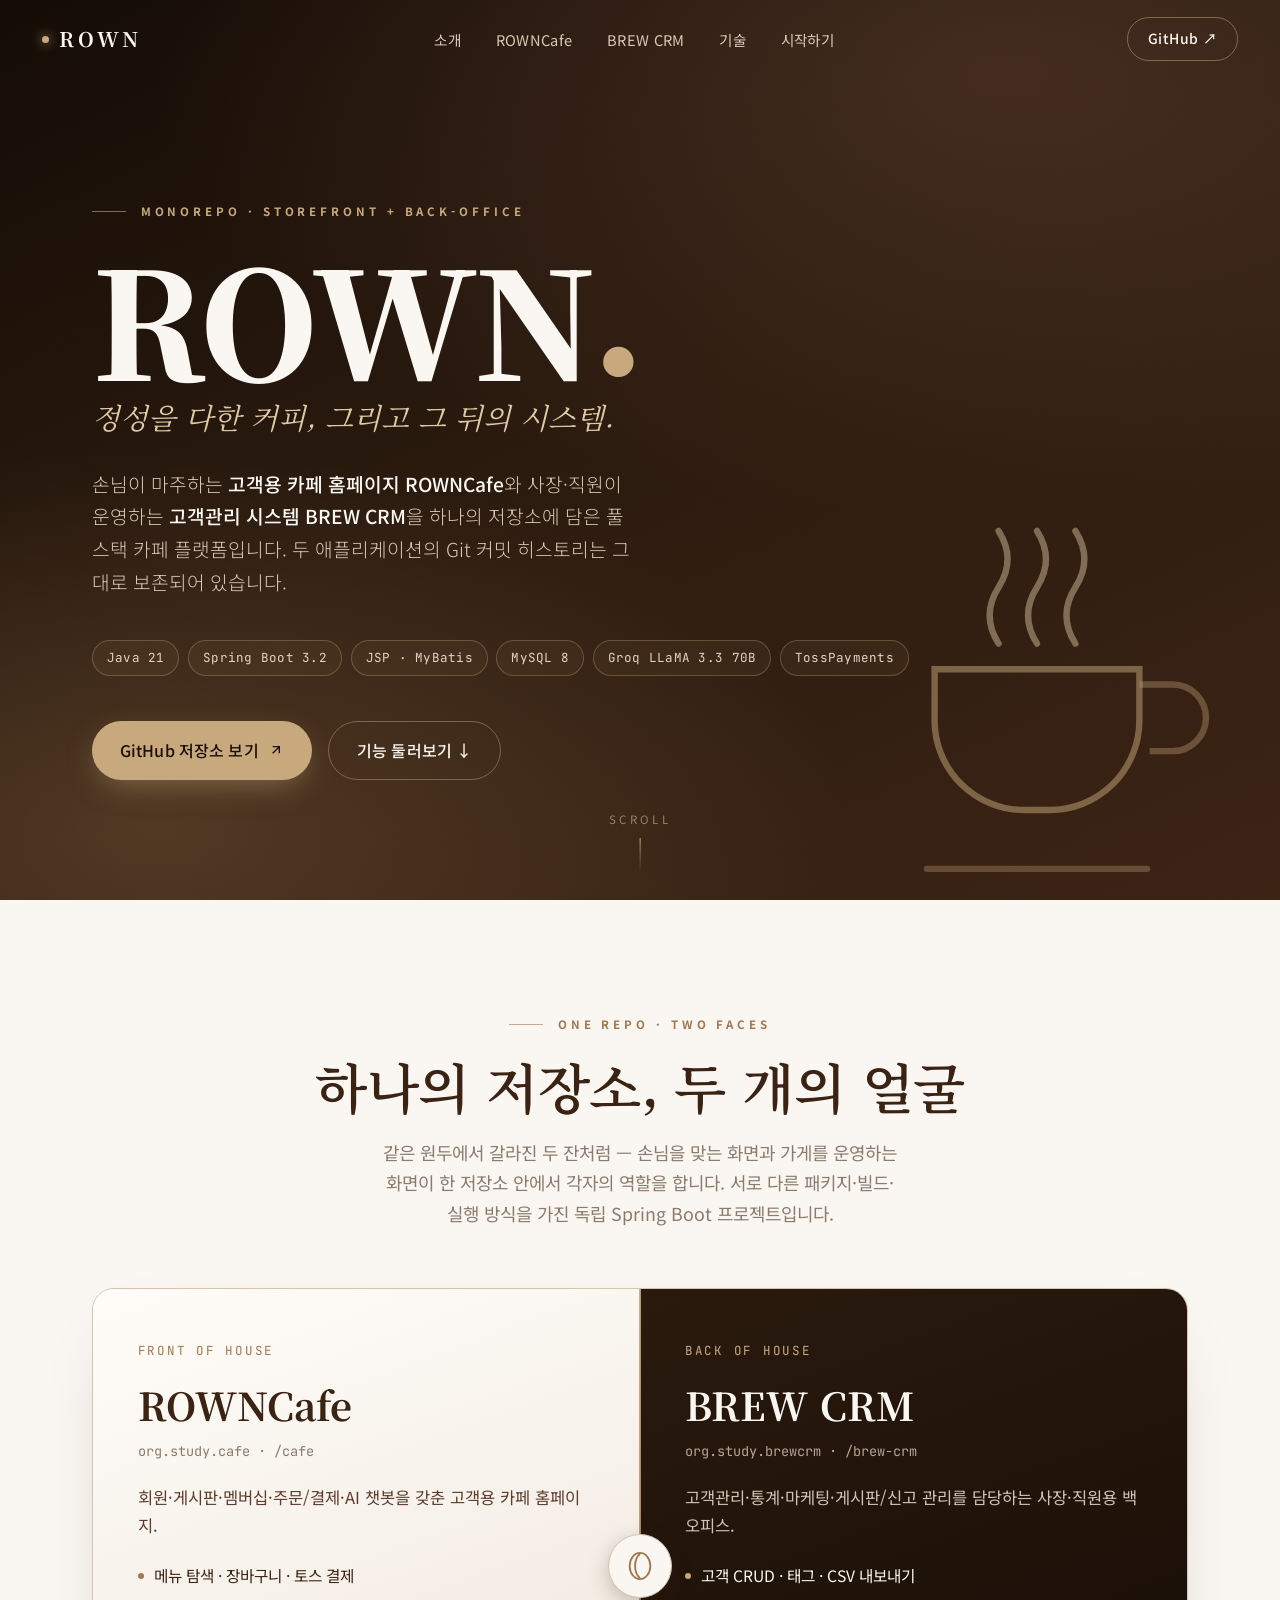
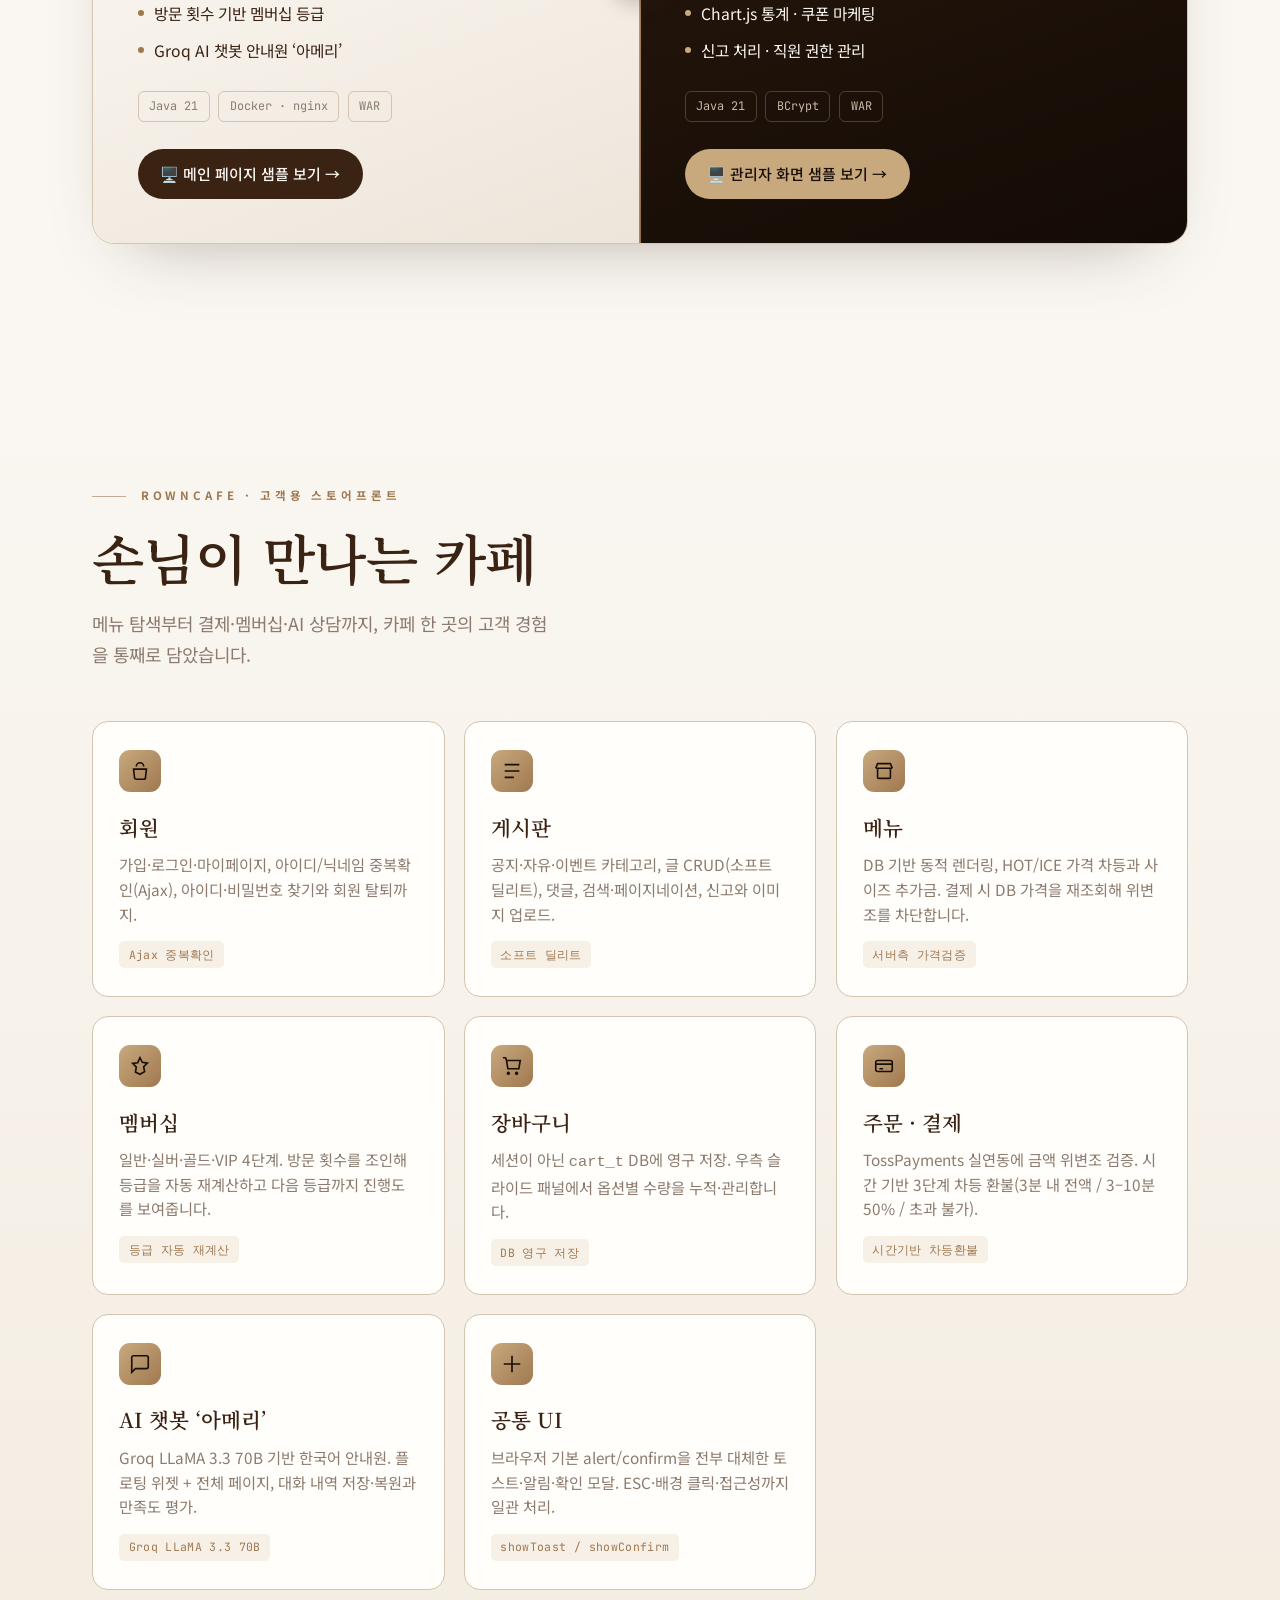
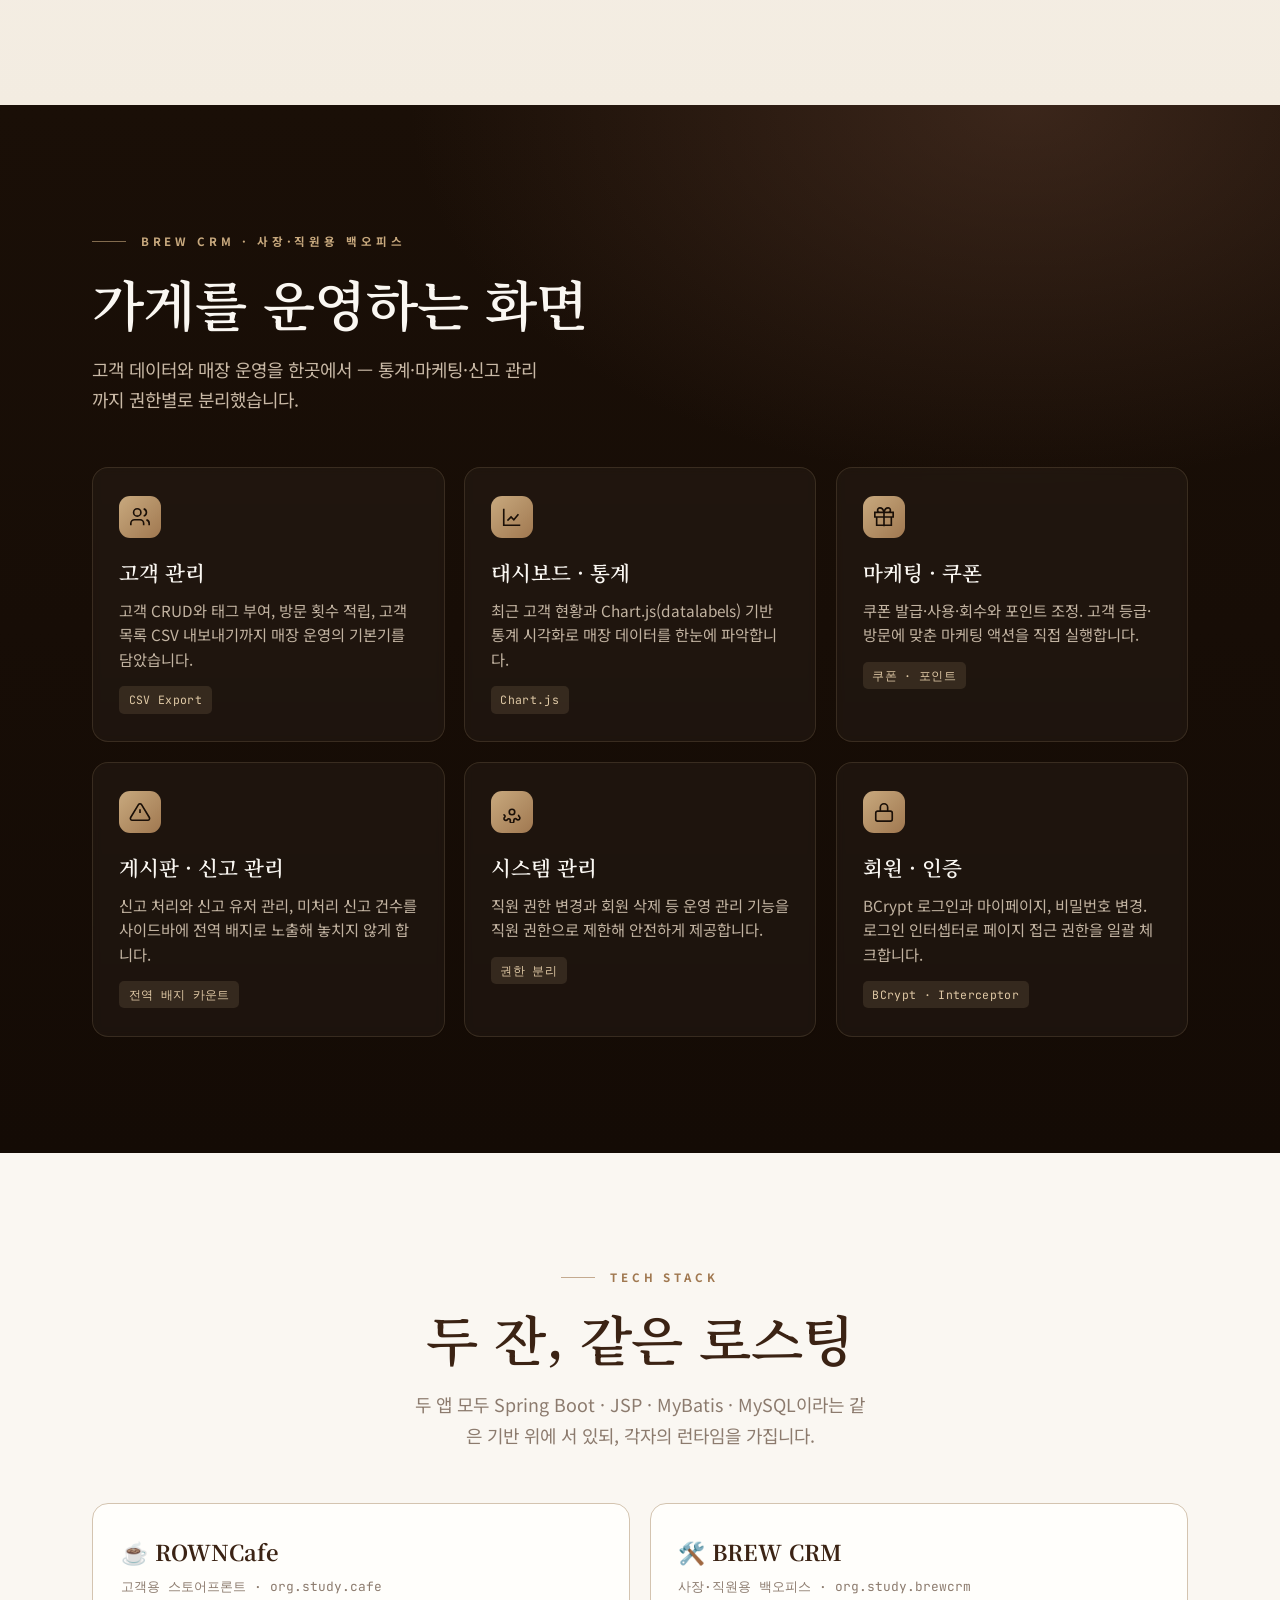
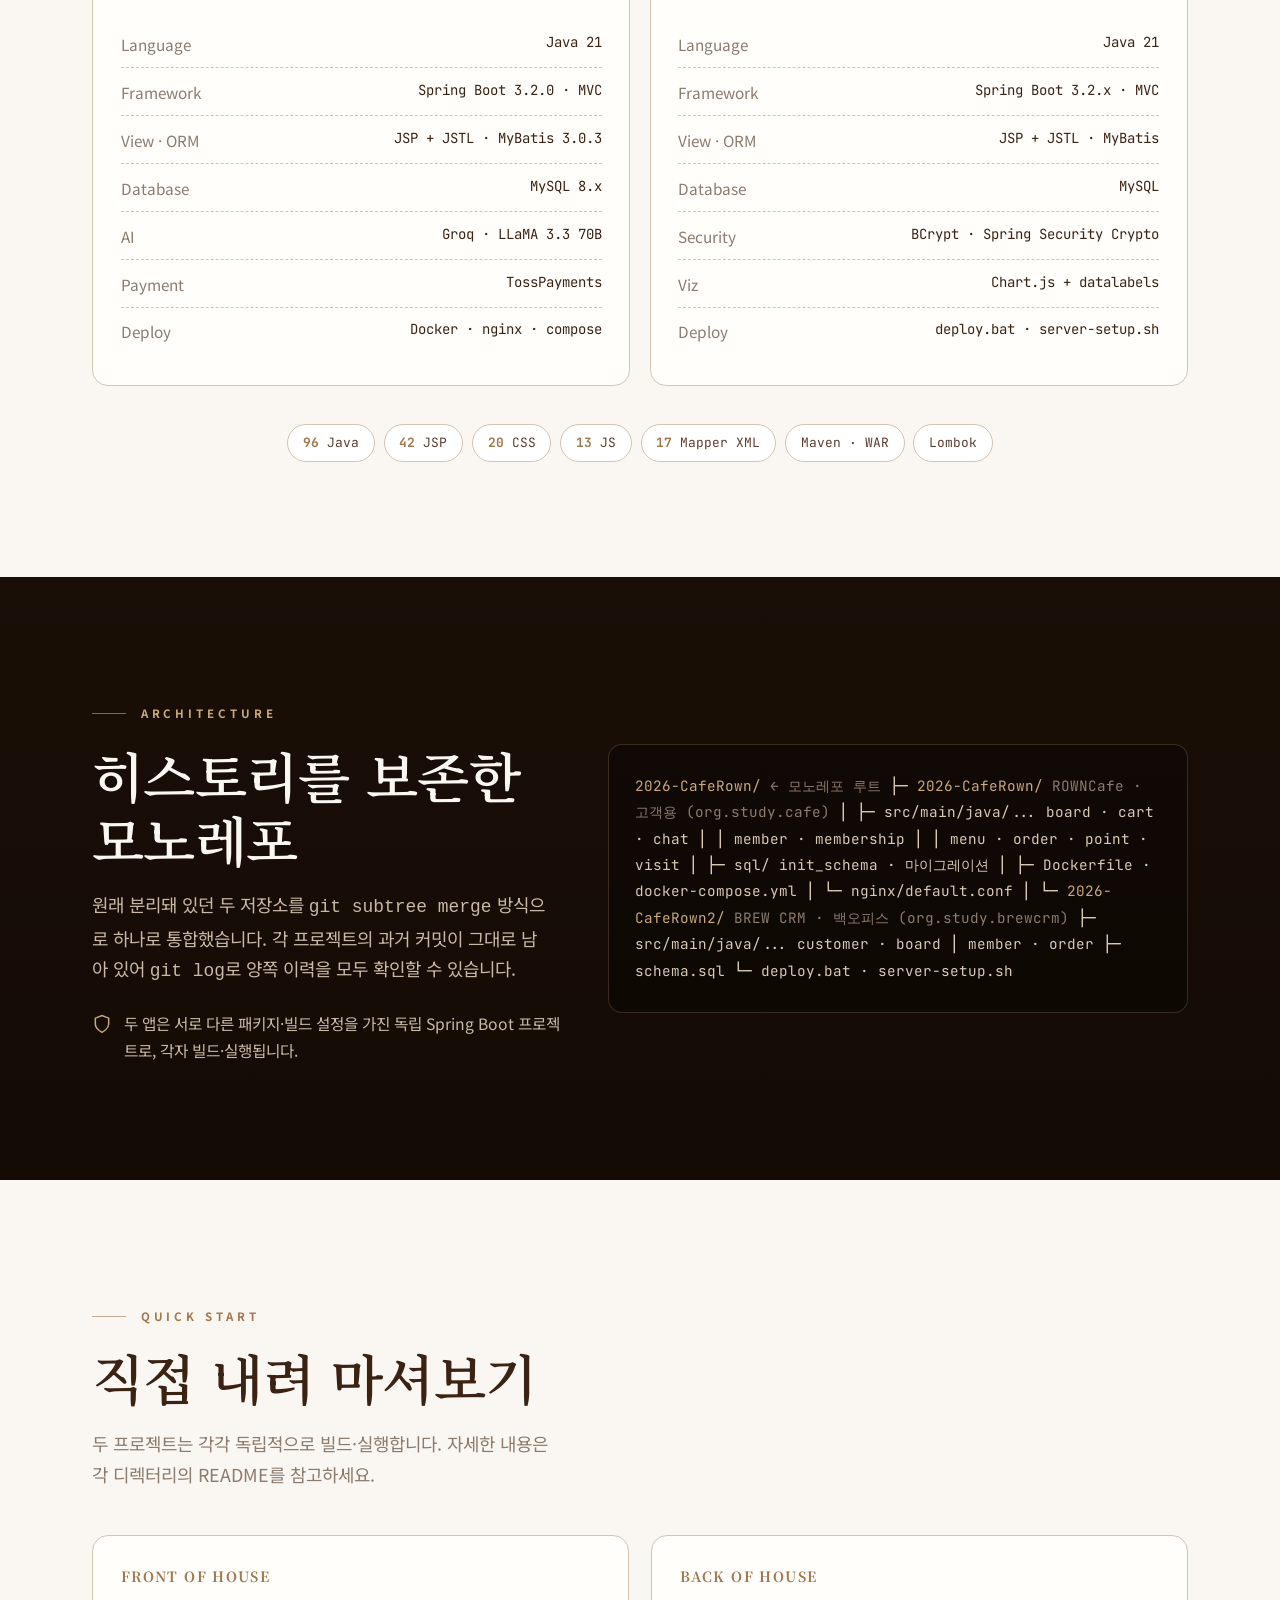
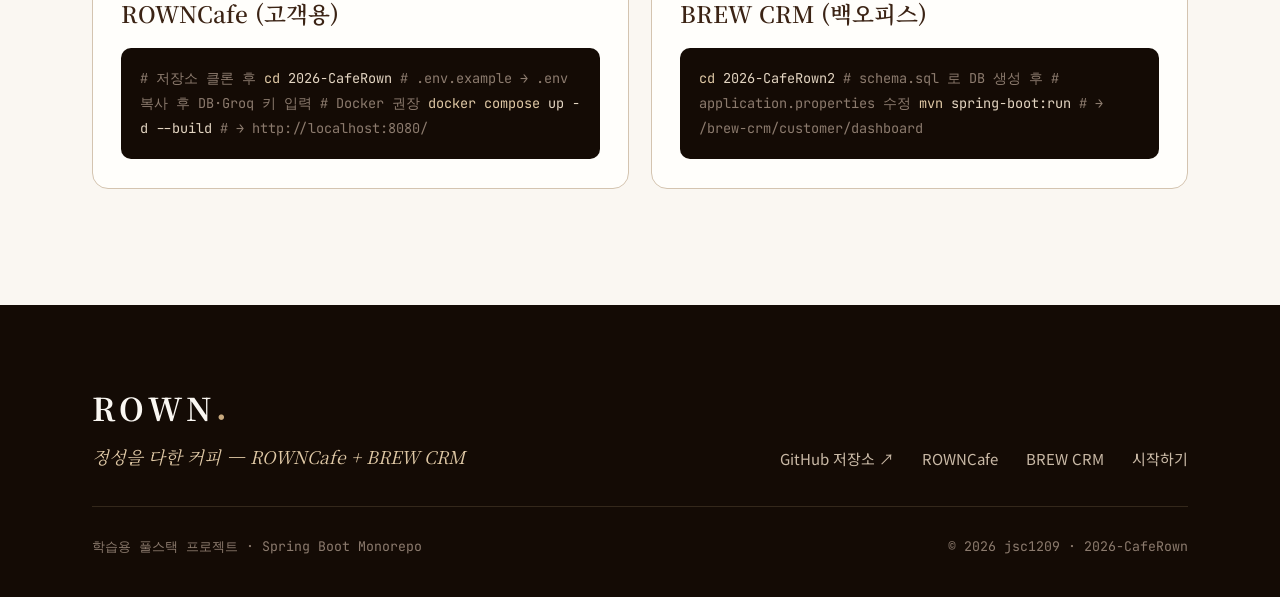
==== commit 5a1a34f2: "Add ROWNCafe/BREW CRM screen samples and link from showcase; remove tech badges Co-Authored-By: Clau" ====
--- a/docs/index.html
+++ b/docs/index.html
@@ -196,6 +196,12 @@
   .face .specs span{font-family:var(--mono);font-size:.68rem;padding:.28rem .6rem;border-radius:6px;
     border:1px solid var(--line);color:var(--muted)}
   .face-back .specs span{border-color:rgba(200,169,126,.3);color:#C9B9A6}
+  .face-sample{display:inline-flex;align-items:center;gap:.5rem;margin-top:1.5rem;font-size:.86rem;font-weight:500;
+    padding:.7rem 1.3rem;border-radius:999px;transition:transform .25s var(--ease),box-shadow .25s,background .25s,color .25s}
+  .face-front .face-sample{background:var(--espresso-700);color:var(--cream)}
+  .face-front .face-sample:hover{transform:translateY(-2px);background:var(--gold-deep);box-shadow:0 12px 26px -12px rgba(58,35,20,.6)}
+  .face-back .face-sample{background:var(--gold);color:var(--espresso-900)}
+  .face-back .face-sample:hover{transform:translateY(-2px);background:var(--gold-bright);box-shadow:0 12px 28px -10px rgba(200,169,126,.55)}
 
   /* 가운데 솔기 + 원두 */
   .seam{position:absolute;top:0;bottom:0;left:50%;width:2px;transform:translateX(-50%);
@@ -393,6 +399,7 @@
           <li>Groq AI 챗봇 안내원 ‘아메리’</li>
         </ul>
         <div class="specs"><span>Java 21</span><span>Docker · nginx</span><span>WAR</span></div>
+        <a class="face-sample" href="sample-rowncafe.html">🖥️ 메인 페이지 샘플 보기 →</a>
       </div>
 
       <div class="face face-back">
@@ -406,6 +413,7 @@
           <li>신고 처리 · 직원 권한 관리</li>
         </ul>
         <div class="specs"><span>Java 21</span><span>BCrypt</span><span>WAR</span></div>
+        <a class="face-sample" href="sample-brewcrm.html">🖥️ 관리자 화면 샘플 보기 →</a>
       </div>
 
       <div class="seam"></div>
